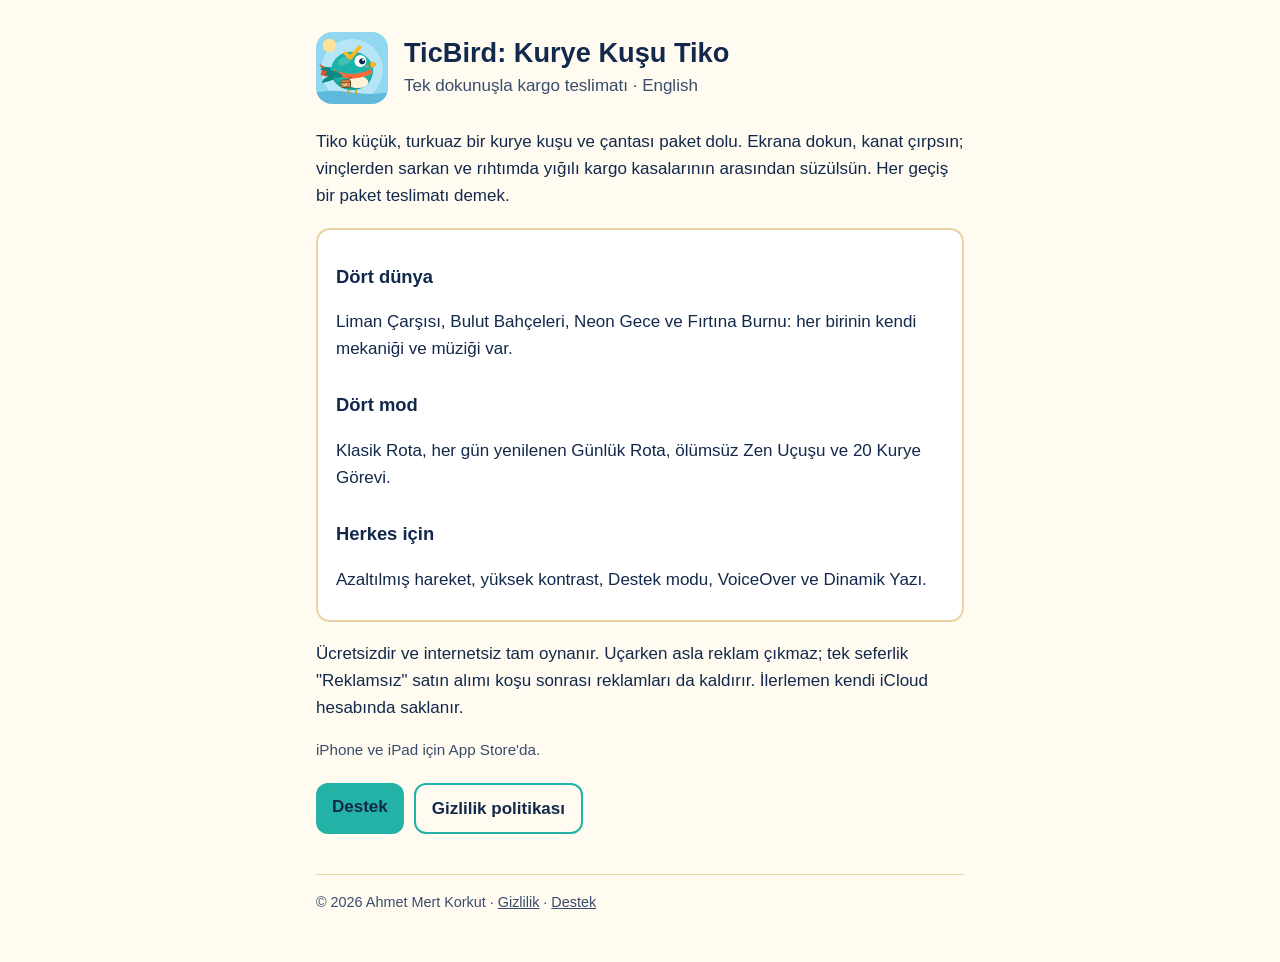
==== ticbird/index.html @ e98c9c17 "İlk yayım: TicBird tanıtım, gizlilik ve destek sayfaları, app-ads.txt Co-Authored-By: Claude Opus 5." ====
<!doctype html>
<html lang="tr">
<head>
<meta charset="utf-8">
<meta name="viewport" content="width=device-width, initial-scale=1">
<title>TicBird: Kurye Kuşu Tiko</title>
<meta name="description" content="Tek dokunuşla uçulan, internetsiz de tam oynanan kurye kuşu oyunu. iPhone ve iPad için.">
<link rel="stylesheet" href="stil.css">
</head>
<body>
<main>
  <header class="ust">
    <img src="ikon.png" alt="TicBird simgesi">
    <div>
      <h1>TicBird: Kurye Kuşu Tiko</h1>
      <p class="alt">Tek dokunuşla kargo teslimatı · <a href="en/" lang="en">English</a></p>
    </div>
  </header>

  <p>Tiko küçük, turkuaz bir kurye kuşu ve çantası paket dolu. Ekrana dokun, kanat çırpsın; vinçlerden sarkan ve rıhtımda
  yığılı kargo kasalarının arasından süzülsün. Her geçiş bir paket teslimatı demek.</p>

  <div class="panel">
    <h2>Dört dünya</h2>
    <p>Liman Çarşısı, Bulut Bahçeleri, Neon Gece ve Fırtına Burnu: her birinin kendi mekaniği ve müziği var.</p>
    <h2>Dört mod</h2>
    <p>Klasik Rota, her gün yenilenen Günlük Rota, ölümsüz Zen Uçuşu ve 20 Kurye Görevi.</p>
    <h2>Herkes için</h2>
    <p>Azaltılmış hareket, yüksek kontrast, Destek modu, VoiceOver ve Dinamik Yazı.</p>
  </div>

  <p>Ücretsizdir ve internetsiz tam oynanır. Uçarken asla reklam çıkmaz; tek seferlik "Reklamsız" satın alımı koşu
  sonrası reklamları da kaldırır. İlerlemen kendi iCloud hesabında saklanır.</p>

  <p class="not">iPhone ve iPad için App Store'da.</p>

  <div class="dugmeler">
    <a class="dugme" href="destek/">Destek</a>
    <a class="dugme ikincil" href="gizlilik/">Gizlilik politikası</a>
  </div>

  <footer>© 2026 Ahmet Mert Korkut · <a href="gizlilik/">Gizlilik</a> · <a href="destek/">Destek</a></footer>
</main>
</body>
</html>
---- ticbird/stil.css ----
/* TicBird sitesi: oyunun paletinden (App/UI/Palette.swift). Yazı tipi sistemin; piksel yazı tipi yok. */
:root {
  --kagit: #FFFBF0; --murekkep: #13294B; --murekkep2: #3A4C6B; --turkuaz: #0E756C; --turkuaz-acik: #22B3A6;
  --mercan: #C24117; --kum: #E9D3A3; --panel: #FFFFFF;
  color-scheme: light dark;
}
@media (prefers-color-scheme: dark) {
  :root { --kagit: #0F1C33; --murekkep: #F4EFE2; --murekkep2: #C7CFDD; --turkuaz: #5FD3C7; --turkuaz-acik: #22B3A6;
          --mercan: #FF8A63; --kum: #3A4C6B; --panel: #16264A; }
}
* { box-sizing: border-box; }
body {
  margin: 0; background: var(--kagit); color: var(--murekkep);
  font: 17px/1.6 -apple-system, BlinkMacSystemFont, "Segoe UI", Roboto, Helvetica, Arial, sans-serif;
}
main { max-width: 680px; margin: 0 auto; padding: 32px 16px 48px; }
header.ust { display: flex; align-items: center; gap: 16px; margin-bottom: 24px; }
header.ust img { width: 72px; height: 72px; border-radius: 16px; }
header.ust a { color: inherit; text-decoration: none; }
h1 { font-size: 1.7rem; line-height: 1.2; margin: 0; }
.alt { color: var(--murekkep2); margin: 2px 0 0; }
h2 { font-size: 1.15rem; margin: 28px 0 6px; }
p, li { color: var(--murekkep); }
a { color: var(--turkuaz); }
.panel { background: var(--panel); border: 2px solid var(--kum); border-radius: 14px; padding: 4px 18px 10px; margin: 18px 0; }
.dugmeler { display: flex; flex-wrap: wrap; gap: 10px; margin: 20px 0; }
.dugme { display: inline-block; padding: 10px 16px; border-radius: 12px; background: var(--turkuaz-acik); color: #13294B;
         font-weight: 600; text-decoration: none; }
.dugme.ikincil { background: transparent; border: 2px solid var(--turkuaz-acik); color: var(--murekkep); }
.not { color: var(--murekkep2); font-size: 0.95rem; }
footer { margin-top: 40px; padding-top: 16px; border-top: 1px solid var(--kum); color: var(--murekkep2); font-size: 0.9rem; }
footer a { color: var(--murekkep2); }
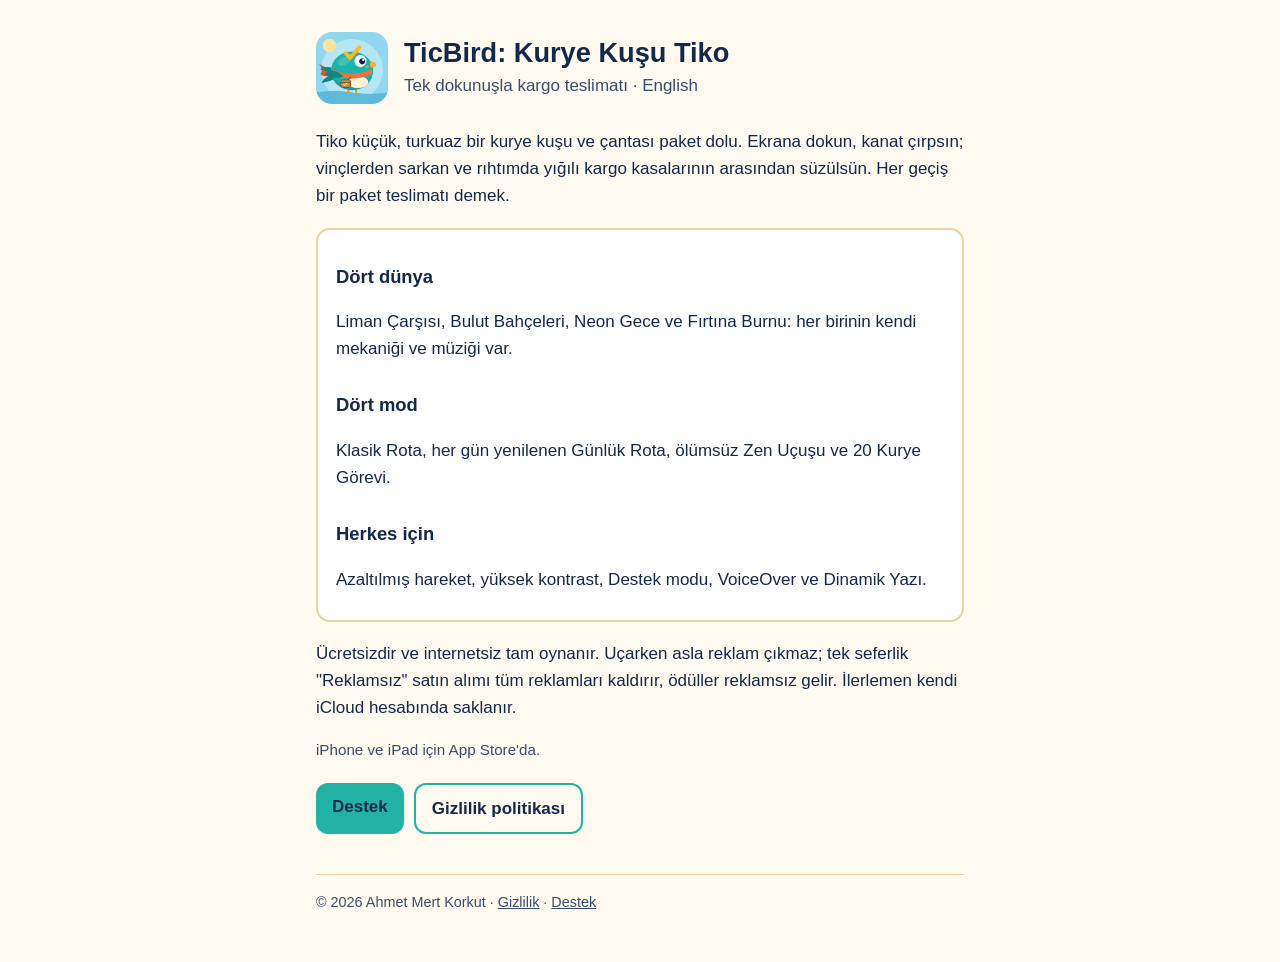
==== commit d3907e8c: "TicBird: Reklamsız satın alımı reklamları kaldırır, ödüller reklamsız gelir" ====
--- a/ticbird/index.html
+++ b/ticbird/index.html
@@ -29,8 +29,8 @@
     <p>Azaltılmış hareket, yüksek kontrast, Destek modu, VoiceOver ve Dinamik Yazı.</p>
   </div>
 
-  <p>Ücretsizdir ve internetsiz tam oynanır. Uçarken asla reklam çıkmaz; tek seferlik "Reklamsız" satın alımı koşu
-  sonrası reklamları da kaldırır. İlerlemen kendi iCloud hesabında saklanır.</p>
+  <p>Ücretsizdir ve internetsiz tam oynanır. Uçarken asla reklam çıkmaz; tek seferlik "Reklamsız" satın alımı tüm
+  reklamları kaldırır, ödüller reklamsız gelir. İlerlemen kendi iCloud hesabında saklanır.</p>
 
   <p class="not">iPhone ve iPad için App Store'da.</p>
 
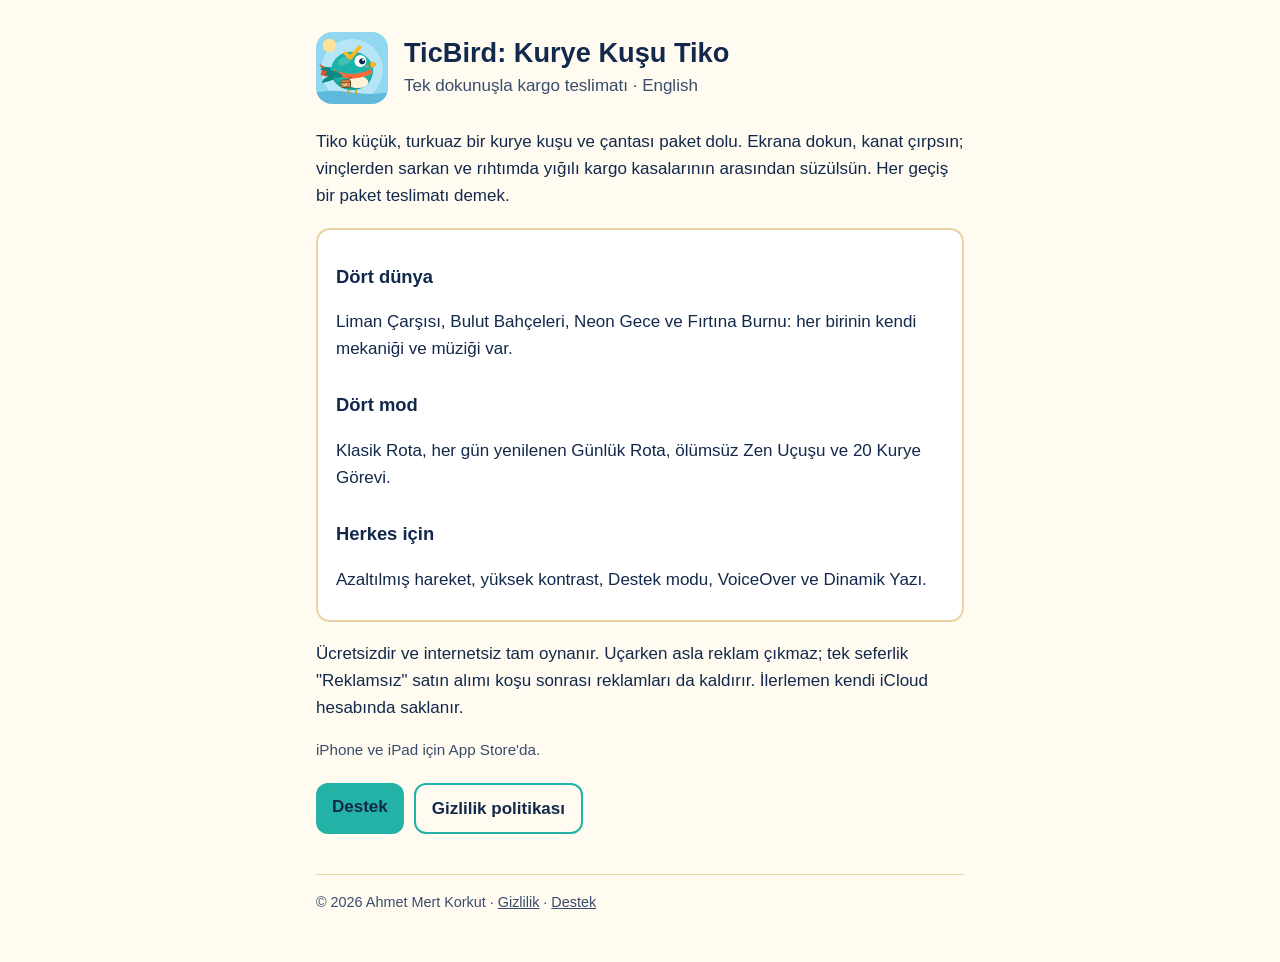
==== commit 97ee3b77: "TicBird: Reklamsız yalnız koşu sonrası reklamları kaldırır; ödüllü reklamlar isteğe bağlı kalır d390" ====
--- a/ticbird/index.html
+++ b/ticbird/index.html
@@ -29,8 +29,8 @@
     <p>Azaltılmış hareket, yüksek kontrast, Destek modu, VoiceOver ve Dinamik Yazı.</p>
   </div>
 
-  <p>Ücretsizdir ve internetsiz tam oynanır. Uçarken asla reklam çıkmaz; tek seferlik "Reklamsız" satın alımı tüm
-  reklamları kaldırır, ödüller reklamsız gelir. İlerlemen kendi iCloud hesabında saklanır.</p>
+  <p>Ücretsizdir ve internetsiz tam oynanır. Uçarken asla reklam çıkmaz; tek seferlik "Reklamsız" satın alımı koşu
+  sonrası reklamları da kaldırır. İlerlemen kendi iCloud hesabında saklanır.</p>
 
   <p class="not">iPhone ve iPad için App Store'da.</p>
 
